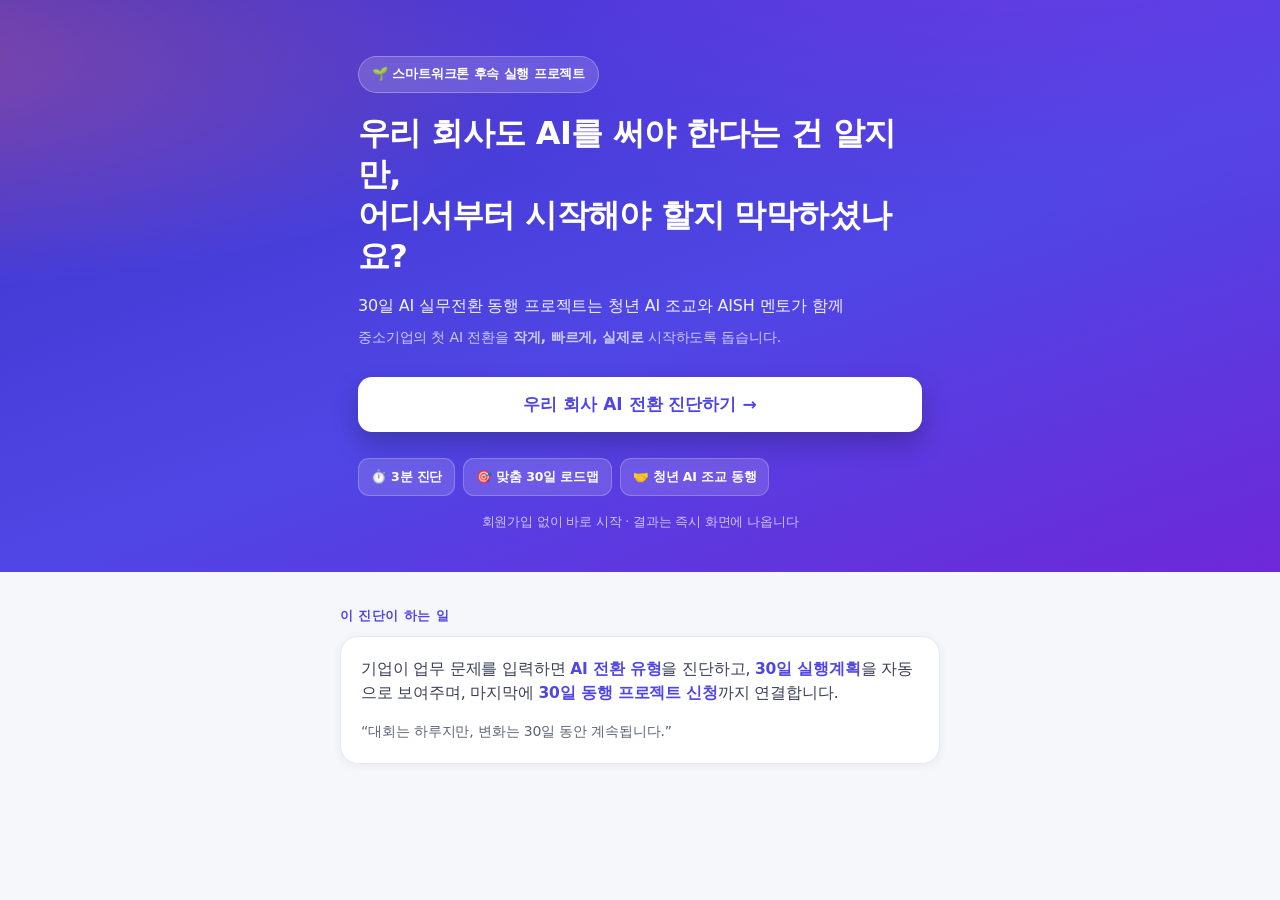
==== index_2.html @ e357376c "Increase font size for hero h1 in styles" ====
<!doctype html>
<html lang="ko">
<head>
<meta charset="utf-8" />
<meta name="viewport" content="width=device-width, initial-scale=1, viewport-fit=cover" />
<title>AI 실무전환 30일 동행 진단</title>
<meta name="description" content="3분 진단으로 우리 회사 AI 전환 유형을 확인하고, 맞춤 30일 실행 로드맵을 받아보세요. 청년 AI 조교와 함께하는 스마트워크톤 후속 실행 프로젝트." />
<meta property="og:title" content="AI 실무전환 30일 동행 진단" />
<meta property="og:description" content="우리 회사도 AI를 써야 한다는 건 알지만 어디서부터 시작해야 할지 막막하셨나요? 3분 진단 → 맞춤 30일 로드맵." />
<style>
  :root{
    --bg:#0b1020;
    --ink:#151a2d;
    --muted:#5b6478;
    --line:#e7e9f2;
    --card:#ffffff;
    --paper:#f6f7fb;
    --brand:#4f46e5;
    --brand-2:#7c3aed;
    --brand-soft:#eef0ff;
    --coral:#ff6b5e;
    --ok:#10b981;
    --shadow:0 10px 30px rgba(29,26,74,.10);
    --shadow-sm:0 2px 10px rgba(29,26,74,.06);
    --r:18px;
    --maxw:600px;
  }
  *{box-sizing:border-box}
  html,body{margin:0;padding:0}
  body{
    font-family:'Pretendard','Pretendard Variable',-apple-system,BlinkMacSystemFont,'Apple SD Gothic Neo','Malgun Gothic','맑은 고딕',system-ui,sans-serif;
    color:var(--ink);
    background:var(--paper);
    -webkit-font-smoothing:antialiased;
    line-height:1.6;
    letter-spacing:-.01em;
  }
  .wrap{max-width:var(--maxw);margin:0 auto;padding:0 18px;}
  .screen{display:none;animation:fade .45s ease;}
  .screen.active{display:block;}
  @keyframes fade{from{opacity:0;transform:translateY(8px)}to{opacity:1;transform:none}}
  h1,h2,h3{line-height:1.28;letter-spacing:-.02em;margin:0}
  p{margin:0}
  button{font-family:inherit;cursor:pointer;border:none;}
  .btn{
    display:inline-flex;align-items:center;justify-content:center;gap:8px;
    width:100%;padding:16px 20px;border-radius:14px;font-size:17px;font-weight:700;
    background:linear-gradient(135deg,var(--brand),var(--brand-2));color:#fff;
    box-shadow:0 8px 20px rgba(79,70,229,.28);transition:transform .12s ease, box-shadow .12s ease;
  }
  .btn:active{transform:translateY(1px) scale(.995)}
  .btn.secondary{background:#fff;color:var(--brand);box-shadow:var(--shadow-sm);border:1.5px solid var(--line);}
  .btn.ghost{background:transparent;color:var(--muted);box-shadow:none;font-weight:600;padding:12px;}
  .btn.small{width:auto;padding:11px 16px;font-size:14px;border-radius:11px;}

  /* ===== HERO ===== */
  .hero{
    background:
      radial-gradient(120% 90% at 80% -10%, rgba(124,58,237,.55), transparent 55%),
      radial-gradient(120% 90% at -10% 10%, rgba(255,107,94,.35), transparent 45%),
      linear-gradient(160deg,#3b32c9,#4f46e5 55%,#6d28d9);
    color:#fff;padding:56px 0 40px;position:relative;overflow:hidden;
  }
  .hero .wrap{position:relative;z-index:1}
  .badge{display:inline-flex;align-items:center;gap:7px;font-size:13px;font-weight:700;
    background:rgba(255,255,255,.16);border:1px solid rgba(255,255,255,.28);
    padding:7px 13px;border-radius:999px;backdrop-filter:blur(4px);margin-bottom:20px}
  .hero h1{font-size:28px;font-weight:800;margin-bottom:16px}
  .hero .lead{font-size:16px;color:rgba(255,255,255,.92);margin-bottom:8px}
  .hero .sub{font-size:14px;color:rgba(255,255,255,.72);margin-bottom:28px}
  .hero .btn{background:#fff;color:var(--brand);box-shadow:0 12px 26px rgba(0,0,0,.22)}
  .hero .metaline{margin-top:16px;font-size:12.5px;color:rgba(255,255,255,.7);text-align:center}
  .trust{display:flex;gap:8px;flex-wrap:wrap;margin-top:26px}
  .chip{font-size:12.5px;font-weight:600;background:rgba(255,255,255,.14);
    border:1px solid rgba(255,255,255,.22);color:#fff;padding:8px 12px;border-radius:11px}

  .section{padding:34px 0}
  .kicker{font-size:12.5px;font-weight:800;letter-spacing:.04em;color:var(--brand);text-transform:uppercase;margin-bottom:10px}
  .card{background:var(--card);border:1px solid var(--line);border-radius:var(--r);padding:20px;box-shadow:var(--shadow-sm)}

  /* ===== QUIZ ===== */
  .qtop{padding:22px 0 6px;position:sticky;top:0;background:var(--paper);z-index:5}
  .progress{height:8px;background:#e9ebf5;border-radius:99px;overflow:hidden}
  .progress > i{display:block;height:100%;width:0;border-radius:99px;
    background:linear-gradient(90deg,var(--brand),var(--brand-2));transition:width .35s ease}
  .qmeta{display:flex;justify-content:space-between;align-items:center;margin-top:10px;font-size:13px;color:var(--muted);font-weight:600}
  .qwrap{padding:14px 0 40px}
  .qnum{font-size:13px;font-weight:800;color:var(--brand);margin-bottom:8px}
  .qtitle{font-size:23px;font-weight:800;margin-bottom:20px}
  .opt{
    display:flex;align-items:center;gap:13px;width:100%;text-align:left;
    background:#fff;border:1.5px solid var(--line);border-radius:14px;padding:16px 16px;
    font-size:16px;font-weight:600;color:var(--ink);margin-bottom:11px;transition:all .14s ease;box-shadow:var(--shadow-sm)
  }
  .opt:hover{border-color:#c9ccde}
  .opt.sel{border-color:var(--brand);background:var(--brand-soft);box-shadow:0 6px 16px rgba(79,70,229,.16)}
  .opt .dot{flex:0 0 22px;width:22px;height:22px;border-radius:99px;border:2px solid #cfd3e6;display:grid;place-items:center;transition:all .14s}
  .opt.sel .dot{border-color:var(--brand);background:var(--brand)}
  .opt.sel .dot::after{content:"";width:9px;height:9px;border-radius:99px;background:#fff}
  .qnav{display:flex;gap:10px;margin-top:6px}
  .qnav .btn{margin-top:0}

  /* ===== RESULT ===== */
  .resulthero{background:linear-gradient(160deg,#3b32c9,#5b21b6);color:#fff;border-radius:var(--r);padding:26px 22px;box-shadow:var(--shadow);position:relative;overflow:hidden}
  .resulthero::after{content:"";position:absolute;right:-40px;top:-40px;width:180px;height:180px;border-radius:99px;background:radial-gradient(circle,rgba(255,107,94,.5),transparent 70%)}
  .resulthero .emoji{font-size:42px;line-height:1}
  .resulthero .tname{font-size:26px;font-weight:800;margin:12px 0 6px}
  .resulthero .ttag{font-size:14px;color:rgba(255,255,255,.85)}
  .resulthero .rel{position:relative;z-index:1}
  .desc{font-size:15.5px;color:#3a4157;margin-top:18px}
  .desc strong{color:var(--brand)}
  .note{display:flex;gap:10px;align-items:flex-start;background:#fff7ed;border:1px solid #fed7aa;color:#9a3412;
    border-radius:12px;padding:13px 14px;font-size:13.5px;font-weight:600;margin-top:16px}

  h2.sec{font-size:22px;font-weight:800;margin:38px 0 6px}
  .secsub{font-size:14px;color:var(--muted);margin-bottom:18px}

  /* roadmap */
  .road{position:relative;padding-left:6px}
  .wk{display:grid;grid-template-columns:64px 1fr;gap:14px;margin-bottom:14px}
  .wk .num{position:relative}
  .wk .num .n{width:52px;height:52px;border-radius:14px;display:grid;place-items:center;
    background:var(--brand-soft);color:var(--brand);font-weight:800;font-size:13px;line-height:1.15;text-align:center}
  .wk:not(:last-child) .num::after{content:"";position:absolute;left:26px;top:56px;bottom:-14px;width:2px;background:var(--line)}
  .wk .body{background:#fff;border:1px solid var(--line);border-radius:14px;padding:15px 16px;box-shadow:var(--shadow-sm)}
  .wk .ph{font-size:12.5px;font-weight:800;color:var(--brand-2);margin-bottom:4px}
  .wk .do{font-size:15px;font-weight:600;color:var(--ink)}
  .wk .out{display:inline-flex;align-items:center;gap:6px;margin-top:10px;font-size:12.5px;font-weight:700;
    background:#ecfdf5;color:#047857;border:1px solid #a7f3d0;border-radius:9px;padding:6px 10px}

  /* companions */
  .roles{display:grid;gap:11px}
  .role{display:flex;gap:13px;align-items:flex-start;background:#fff;border:1px solid var(--line);border-radius:13px;padding:14px 15px;box-shadow:var(--shadow-sm)}
  .role .ic{flex:0 0 40px;width:40px;height:40px;border-radius:11px;display:grid;place-items:center;font-size:20px;background:var(--brand-soft)}
  .role b{font-size:15px}
  .role span{display:block;font-size:13.5px;color:var(--muted);margin-top:2px}

  /* form */
  .field{margin-bottom:15px}
  .field label{display:block;font-size:13.5px;font-weight:700;margin-bottom:7px;color:#3a4157}
  .field label .req{color:var(--coral)}
  .field input,.field textarea,.field select{
    width:100%;padding:13px 14px;border:1.5px solid var(--line);border-radius:12px;font-size:15px;
    font-family:inherit;color:var(--ink);background:#fff;transition:border .14s}
  .field textarea{min-height:74px;resize:vertical}
  .field input:focus,.field textarea:focus,.field select:focus{outline:none;border-color:var(--brand);box-shadow:0 0 0 3px var(--brand-soft)}
  .seg{display:flex;gap:8px}
  .seg button{flex:1;padding:12px;border-radius:11px;border:1.5px solid var(--line);background:#fff;font-weight:700;font-size:14px;color:var(--muted)}
  .seg button.on{border-color:var(--brand);background:var(--brand-soft);color:var(--brand)}

  /* summary */
  .summary{white-space:pre-wrap;font-size:13px;line-height:1.7;background:#0f1424;color:#e6e8f2;
    border-radius:14px;padding:16px;max-height:340px;overflow:auto;font-family:ui-monospace,'SFMono-Regular',Menlo,Consolas,monospace}
  .actions{display:grid;grid-template-columns:1fr 1fr;gap:10px;margin-top:14px}
  .actions .btn{margin-top:0}
  .toast{position:fixed;left:50%;bottom:28px;transform:translateX(-50%) translateY(20px);
    background:#151a2d;color:#fff;padding:13px 20px;border-radius:12px;font-size:14px;font-weight:600;
    box-shadow:var(--shadow);opacity:0;pointer-events:none;transition:all .3s;z-index:50}
  .toast.show{opacity:1;transform:translateX(-50%) translateY(0)}

  .footer{padding:30px 0 46px;text-align:center;color:var(--muted);font-size:12.5px}
  .footer .brandline{font-weight:800;color:var(--ink);font-size:14px;margin-bottom:4px}
  .divider{height:1px;background:var(--line);margin:30px 0}
  .backhint{text-align:center;margin-top:6px}

  @media (min-width:560px){ .hero h1{font-size:32px} .qtitle{font-size:26px} }
</style>
</head>
<body>

<!-- ============ 1. INTRO ============ -->
<section id="intro" class="screen active">
  <div class="hero">
    <div class="wrap">
      <span class="badge">🌱 스마트워크톤 후속 실행 프로젝트</span>
      <h1>우리 회사도 AI를 써야 한다는 건 알지만,<br/>어디서부터 시작해야 할지 막막하셨나요?</h1>
      <p class="lead">30일 AI 실무전환 동행 프로젝트는 청년 AI 조교와 AISH 멘토가 함께</p>
      <p class="sub">중소기업의 첫 AI 전환을 <b>작게, 빠르게, 실제로</b> 시작하도록 돕습니다.</p>
      <button class="btn" onclick="start()">우리 회사 AI 전환 진단하기 →</button>
      <div class="trust">
        <span class="chip">⏱️ 3분 진단</span>
        <span class="chip">🎯 맞춤 30일 로드맵</span>
        <span class="chip">🤝 청년 AI 조교 동행</span>
      </div>
      <p class="metaline">회원가입 없이 바로 시작 · 결과는 즉시 화면에 나옵니다</p>
    </div>
  </div>
  <div class="wrap section">
    <div class="kicker">이 진단이 하는 일</div>
    <div class="card">
      <p style="font-size:15.5px;color:#3a4157">기업이 업무 문제를 입력하면 <b style="color:var(--brand)">AI 전환 유형</b>을 진단하고,
      <b style="color:var(--brand)">30일 실행계획</b>을 자동으로 보여주며, 마지막에 <b style="color:var(--brand)">30일 동행 프로젝트 신청</b>까지 연결합니다.</p>
      <p style="margin-top:14px;font-size:14px;color:var(--muted)">“대회는 하루지만, 변화는 30일 동안 계속됩니다.”</p>
    </div>
  </div>
</section>

<!-- ============ 2. QUIZ ============ -->
<section id="quiz" class="screen">
  <div class="qtop">
    <div class="wrap">
      <div class="progress"><i id="bar"></i></div>
      <div class="qmeta"><span id="qcount">1 / 6</span><span>AI 전환 3분 진단</span></div>
    </div>
  </div>
  <div class="wrap qwrap">
    <div id="qbox"></div>
    <div class="qnav">
      <button id="prevBtn" class="btn ghost" style="flex:0 0 96px" onclick="prevQ()">← 이전</button>
    </div>
  </div>
</section>

<!-- ============ 3~6. RESULT ============ -->
<section id="result" class="screen">
  <div class="wrap section">
    <div class="kicker">진단 결과</div>
    <div class="resulthero">
      <div class="rel">
        <div class="emoji" id="rEmoji">✨</div>
        <div class="tname" id="rName">마케팅 콘텐츠형</div>
        <div class="ttag" id="rTag"></div>
      </div>
    </div>
    <p class="desc" id="rDesc"></p>
    <div class="note" id="rNote"><span>💡</span><span></span></div>

    <!-- roadmap -->
    <h2 class="sec">우리 회사 맞춤 30일 실행 로드맵</h2>
    <p class="secsub" id="roadSub">정렬 → 제작 → 적용 → 증명. 4주 스프린트로 실제 업무를 바꿉니다.</p>
    <div class="road" id="roadBox"></div>

    <!-- companions -->
    <h2 class="sec">혼자가 아닙니다 — 청년 AI 조교 동행</h2>
    <p class="secsub">이 프로젝트는 중소기업만 돕지 않습니다. 청년 AI 조교에게는 실제 기업 문제를 해결하는 현장형 포트폴리오가 됩니다.</p>
    <div class="roles">
      <div class="role"><div class="ic">🏢</div><div><b>기업 담당자</b><span>실제 업무 문제 제공, 주 1회 이상 피드백</span></div></div>
      <div class="role"><div class="ic">🧑‍💻</div><div><b>청년 AI 조교</b><span>자료 정리, AI 도구 적용, 실행 보조 · 주차별 체크인 리드</span></div></div>
      <div class="role"><div class="ic">🎓</div><div><b>AISH 멘토</b><span>문제 재정의, 방향 설정, 품질 검토, 성과 정리</span></div></div>
    </div>

    <div class="divider"></div>

    <!-- apply -->
    <h2 class="sec" id="applyHead">30일 동행 프로젝트 신청하기</h2>
    <p class="secsub">아래 내용을 확인·보완하면, 진단 결과와 함께 신청 요약서가 만들어집니다.</p>
    <div class="card">
      <div class="field"><label>기업명 <span class="req">*</span></label><input id="f_company" placeholder="예: 라임프렌즈" /></div>
      <div class="field"><label>담당자명 <span class="req">*</span></label><input id="f_name" placeholder="예: 홍길동" /></div>
      <div class="field"><label>연락처 <span class="req">*</span></label><input id="f_contact" placeholder="휴대폰 또는 이메일" /></div>
      <div class="field"><label>업종</label><input id="f_industry" placeholder="예: 유통·이커머스" /></div>
      <div class="field"><label>해결하고 싶은 업무</label><textarea id="f_task" placeholder="가장 시간이 많이 드는, 바꾸고 싶은 업무 1가지"></textarea></div>
      <div class="field"><label>현재 가장 불편한 점</label><textarea id="f_pain" placeholder="지금 이 업무에서 가장 답답한 부분"></textarea></div>
      <div class="field"><label>30일 안에 기대하는 결과</label><textarea id="f_goal" placeholder="30일 뒤 이렇게 되면 좋겠다"></textarea></div>
      <div class="field"><label>청년 AI 조교와 함께 진행 가능한가요? <span class="req">*</span></label>
        <div class="seg" id="seg_join"><button data-v="예, 가능합니다">예, 가능합니다</button><button data-v="상의가 필요합니다">상의 필요</button></div></div>
      <div class="field"><label>결과가 좋으면 사례로 공개해도 될까요?</label>
        <div class="seg" id="seg_open"><button data-v="공개 가능">공개 가능</button><button data-v="비공개 희망">비공개 희망</button></div></div>
      <button class="btn" onclick="makeSummary()">신청 요약서 만들기 →</button>
    </div>

    <!-- summary output -->
    <div id="summaryWrap" style="display:none">
      <h2 class="sec">신청 요약서</h2>
      <p class="secsub">아래 요약을 복사하거나 내려받아, 카카오톡·이메일·구글폼 등으로 운영진에게 보내주세요.</p>
      <div class="summary" id="summaryText"></div>
      <div class="actions">
        <button class="btn small" style="width:100%" onclick="copySummary()">📋 복사하기</button>
        <button class="btn small secondary" style="width:100%" onclick="downloadSummary()">⬇️ 다운로드</button>
      </div>
      <div class="actions">
        <button class="btn small secondary" style="width:100%" onclick="mailSummary()">✉️ 이메일로 보내기</button>
        <button class="btn small secondary" style="width:100%" onclick="shareSummary()">🔗 공유</button>
      </div>
      <p class="secsub" style="text-align:center;margin-top:14px">보내주신 신청서는 심사(70점 이상 선정) 후 D+3 이내에 유선으로 연락드립니다.</p>
    </div>

    <div class="backhint">
      <button class="btn ghost" onclick="restart()">↺ 처음부터 다시 진단하기</button>
    </div>
  </div>

  <div class="footer">
    <div class="brandline">AI 실무전환 30일 동행 진단</div>
    청년 AI 조교와 함께 중소기업의 첫 AI 전환을 돕다<br/>
    · Smartwork 30 Sprint · AISH ·
  </div>
</section>

<div class="toast" id="toast"></div>

<script>
/* ================= DATA ================= */
const QUESTIONS = [
  { id:'task', q:'우리 회사에서 가장 시간이 많이 드는 업무는?', options:[
    {t:'문서 작성 (제안서·보고서·이메일)', s:{doc:3}},
    {t:'홍보 콘텐츠 제작 (블로그·SNS·상세페이지)', s:{marketing:3}},
    {t:'고객 문의 응대', s:{support:3}},
    {t:'회의록·보고서 정리', s:{doc:3}},
    {t:'교육·매뉴얼 자료 제작', s:{doc:2,process:1}},
    {t:'데이터 정리·집계', s:{process:3}},
  ]},
  { id:'how', q:'이 업무는 지금 어떻게 처리하나요?', options:[
    {t:'대표가 직접 한다', s:{process:1}, tag:'대표 시간이 새는 중'},
    {t:'직원이 반복적으로 한다', s:{process:1}, tag:'반복 부담이 큼'},
    {t:'외주를 맡긴다', s:{marketing:1}, tag:'외주 비용·소통 부담'},
    {t:'제대로 못 하고 있다', s:{}, tag:'손을 못 대고 있음'},
  ]},
  { id:'hours', q:'일주일에 이 업무에 쓰는 시간은?', options:[
    {t:'1~3시간', v:'주 1~3시간'},
    {t:'4~7시간', v:'주 4~7시간'},
    {t:'8~15시간', v:'주 8~15시간'},
    {t:'15시간 이상', v:'주 15시간 이상'},
  ]},
  { id:'exp', q:'AI를 사용해 본 경험은?', options:[
    {t:'거의 없다', lvl:0},
    {t:'ChatGPT 정도만 써봤다', lvl:1},
    {t:'업무에 조금 활용 중이다', lvl:2},
    {t:'자동화까지 해보고 싶다', lvl:3},
  ]},
  { id:'goal', q:'30일 안에 가장 얻고 싶은 결과는?', options:[
    {t:'반복업무 시간 절감', s:{process:1}},
    {t:'홍보 콘텐츠 자동화', s:{marketing:3}},
    {t:'고객 응대 개선', s:{support:3}},
    {t:'제안서·보고서 자동화', s:{doc:3}},
    {t:'직원 교육자료 제작', s:{doc:2}},
    {t:'업무 프로세스 정리', s:{process:3}},
  ]},
  { id:'industry', q:'업종을 알려주세요 (맞춤 안내에 사용돼요)', options:[
    {t:'제조·생산'},{t:'유통·판매·이커머스'},{t:'외식·매장·서비스'},
    {t:'교육·컨설팅'},{t:'IT·스타트업'},{t:'기타'},
  ]},
];

const TYPES = {
  doc:{ name:'문서 자동화형', emoji:'📄',
    tag:'보고서·제안서·회의록·이메일 초안 자동화',
    desc:'귀사는 <strong>문서 자동화형 AI 전환</strong>이 가장 적합합니다. 반복적으로 제안서·보고서·회의록·이메일 초안을 쓰는 데 시간이 많이 들고 있습니다. 30일 동안 문서 유형별 프롬프트 템플릿과 작성 흐름을 만들면, 초안 작성 시간을 크게 줄이고 담당자가 바뀌어도 같은 품질을 낼 수 있습니다.' },
  marketing:{ name:'마케팅 콘텐츠형', emoji:'✨',
    tag:'블로그·카드뉴스·상세페이지·SNS 콘텐츠 제작',
    desc:'귀사는 <strong>마케팅 콘텐츠형 AI 전환</strong>이 가장 적합합니다. 홍보 문구·블로그·SNS 콘텐츠를 반복 제작하는 데 시간이 많이 소요되고 있습니다. 30일 동안 AI 콘텐츠 템플릿과 발행 프로세스를 만들면, 제작 시간을 줄이고 직원 누구나 반복 사용할 수 있는 업무 흐름을 만들 수 있습니다.' },
  support:{ name:'고객응대 개선형', emoji:'💬',
    tag:'FAQ·상담 스크립트·챗봇 초안 제작',
    desc:'귀사는 <strong>고객응대 개선형 AI 전환</strong>이 가장 적합합니다. 비슷한 문의에 반복 응대하느라 시간과 일관성 관리가 어렵습니다. 30일 동안 FAQ·응대 스크립트·챗봇 초안을 만들면, 응대 시간을 줄이고 누가 응대해도 같은 품질을 유지할 수 있습니다.' },
  process:{ name:'업무 프로세스 정리형', emoji:'🔧',
    tag:'반복업무 매뉴얼화·체크리스트화·자동화 설계',
    desc:'귀사는 <strong>업무 프로세스 정리형 AI 전환</strong>이 가장 적합합니다. 반복 업무가 사람 머릿속에만 있어 시간이 새고 실수가 반복됩니다. 30일 동안 업무를 체크리스트·표준 절차(SOP)로 정리하고 AI 자동화 지점을 설계하면, 담당자가 바뀌어도 굴러가는 업무 흐름을 만들 수 있습니다.' },
};

const ROADMAPS = {
  doc:[
    {ph:'1주차 · 정렬', do:'자동화할 문서 1종 선정(제안서/보고서/회의록/이메일), 현재 작성 과정과 소요시간 기록, 표준 양식 분석', out:'문서 자동화 캔버스 1장'},
    {ph:'2주차 · 제작', do:'문서 유형별 프롬프트 템플릿 제작, 입력 → 초안 생성 흐름 설계, 실제 샘플 3건 생성', out:'문서 프롬프트 세트 + 샘플 3종'},
    {ph:'3주차 · 적용', do:'실제 업무 문서에 적용·수정, 담당자 혼자 쓸 수 있게 사용법 정리', out:'실사용 기록 + 작성 매뉴얼'},
    {ph:'4주차 · 증명', do:'Before/After 소요시간 비교, 반복 사용 프로세스 확정, 성과 정리', out:'문서 자동화 실행 매뉴얼 + 성과 리포트'},
  ],
  marketing:[
    {ph:'1주차 · 정렬', do:'핵심 채널 1개 선정(블로그/인스타/상세페이지), 톤·타깃·핵심 키워드 정리', out:'콘텐츠 전환 캔버스 1장'},
    {ph:'2주차 · 제작', do:'콘텐츠 유형별 프롬프트+템플릿 제작, 카드뉴스·블로그 샘플 3종, 발행 체크리스트', out:'콘텐츠 템플릿 세트 + 샘플 3종'},
    {ph:'3주차 · 적용', do:'실제 발행·반응 확인, 직원 누구나 쓰는 제작 흐름으로 정리', out:'실발행 기록 + 콘텐츠 제작 가이드'},
    {ph:'4주차 · 증명', do:'제작 시간·발행량 비교, 반복 가능한 콘텐츠 캘린더 확정', out:'콘텐츠 운영 매뉴얼 + 성과 리포트'},
  ],
  support:[
    {ph:'1주차 · 정렬', do:'자주 묻는 문의 유형 수집·분류, 응대 목표와 톤 정의', out:'고객응대 전환 캔버스 1장'},
    {ph:'2주차 · 제작', do:'FAQ 초안 작성, 상담 응대 스크립트, (선택) 챗봇 시나리오 초안', out:'FAQ 세트 + 응대 스크립트'},
    {ph:'3주차 · 적용', do:'실제 문의에 적용·문구 개선, 응대 시간·일관성 점검', out:'실응대 기록 + 개선된 스크립트'},
    {ph:'4주차 · 증명', do:'응대 시간·만족도 비교, 신규 직원도 쓰는 응대 매뉴얼 확정', out:'고객응대 매뉴얼 + 성과 리포트'},
  ],
  process:[
    {ph:'1주차 · 정렬', do:'반복 업무 1개 선정, 단계별 흐름과 소요시간 기록, 병목 파악', out:'프로세스 전환 캔버스 1장'},
    {ph:'2주차 · 제작', do:'단계별 체크리스트·템플릿화, AI 자동화 지점 설계', out:'업무 체크리스트 + 자동화 흐름 초안'},
    {ph:'3주차 · 적용', do:'실제 업무에 적용·병목 개선, 담당자가 바뀌어도 되는 수준으로 문서화', out:'실행 기록 + 표준 작업 절차서(SOP)'},
    {ph:'4주차 · 증명', do:'소요시간·오류 감소 비교, 반복 가능한 프로세스 확정', out:'업무 매뉴얼(SOP) + 성과 리포트'},
  ],
};

const EXP_NOTE = [
  'AI가 처음이어도 괜찮습니다. 청년 AI 조교가 손을 잡고 도구 세팅부터 함께 시작합니다.',
  'ChatGPT를 써보셨다면 절반은 왔습니다. 30일 동안 “업무에 붙는” 템플릿으로 발전시킵니다.',
  '이미 업무에 활용 중이시라면, 30일 동안 반복 가능한 프로세스로 정리해 팀 전체가 쓰게 만듭니다.',
  '자동화까지 원하신다면, 30일 안에 실제 자동화 흐름 초안까지 만들어봅니다.',
];

/* ================= STATE ================= */
let step = 0;
const answers = {};          // id -> option index
const N = QUESTIONS.length;

/* ================= FLOW ================= */
function show(id){
  document.querySelectorAll('.screen').forEach(s=>s.classList.remove('active'));
  document.getElementById(id).classList.add('active');
  window.scrollTo({top:0,behavior:'instant'in window?'instant':'auto'});
}
function start(){ step=0; show('quiz'); renderQ(); }

function renderQ(){
  const q = QUESTIONS[step];
  document.getElementById('bar').style.width = ((step)/N*100)+'%';
  document.getElementById('qcount').textContent = (step+1)+' / '+N;
  document.getElementById('prevBtn').style.visibility = step===0 ? 'hidden':'visible';
  let html = '<div class="qnum">Q'+(step+1)+'</div><div class="qtitle">'+q.q+'</div>';
  q.options.forEach((o,i)=>{
    const sel = answers[q.id]===i ? ' sel':'';
    html += '<button class="opt'+sel+'" onclick="pick('+i+')"><span class="dot"></span><span>'+o.t+'</span></button>';
  });
  document.getElementById('qbox').innerHTML = html;
}
function pick(i){
  const q = QUESTIONS[step];
  answers[q.id]=i;
  document.querySelectorAll('#qbox .opt').forEach((el,idx)=>el.classList.toggle('sel',idx===i));
  document.getElementById('bar').style.width = ((step+1)/N*100)+'%';
  setTimeout(()=>{
    if(step < N-1){ step++; renderQ(); }
    else { computeResult(); show('result'); }
  }, 240);
}
function prevQ(){ if(step>0){ step--; renderQ(); } }

/* ================= SCORING ================= */
function computeResult(){
  const score = {doc:0, marketing:0, support:0, process:0};
  QUESTIONS.forEach(q=>{
    const ai = answers[q.id];
    if(ai==null) return;
    const s = q.options[ai].s;
    if(s) for(const k in s) score[k]+=s[k];
  });
  // goal type gets tie-break priority
  const goalOpt = QUESTIONS.find(q=>q.id==='goal').options[answers['goal']];
  const goalType = goalOpt && goalOpt.s ? Object.keys(goalOpt.s)[0] : null;
  let best=null, bestV=-1;
  ['doc','marketing','support','process'].forEach(k=>{
    if(score[k]>bestV){best=k;bestV=score[k];}
  });
  if(goalType && score[goalType]===bestV) best=goalType;

  const t = TYPES[best];
  const industry = QUESTIONS[5].options[answers['industry']]?.t || '';
  const hours = QUESTIONS[2].options[answers['hours']]?.v || '';
  const exp = QUESTIONS[3].options[answers['exp']]?.lvl ?? 0;
  const howTag = QUESTIONS[1].options[answers['how']]?.tag || '';

  window.RESULT = {type:best, typeName:t.name, industry, hours, exp, howTag,
                   task:QUESTIONS[0].options[answers['task']]?.t || '',
                   goal:goalOpt?.t || ''};

  // render
  document.getElementById('rEmoji').textContent = t.emoji;
  document.getElementById('rName').textContent = t.name;
  document.getElementById('rTag').textContent = t.tag;
  let desc = t.desc;
  if(industry) desc = '<b style="color:#111">'+industry+'</b> 분야 · '+desc;
  document.getElementById('rDesc').innerHTML = desc;
  const noteText = (hours? '현재 '+hours+'을 이 업무에 쓰고 계시네요. ':'') + EXP_NOTE[exp];
  document.querySelector('#rNote span:last-child').textContent = noteText;

  // roadmap
  const rm = ROADMAPS[best];
  document.getElementById('roadBox').innerHTML = rm.map((w,i)=>(
    '<div class="wk"><div class="num"><div class="n">'+(i+1)+'주차</div></div>'+
    '<div class="body"><div class="ph">'+w.ph.split('·')[1].trim()+'</div>'+
    '<div class="do">'+w.do+'</div>'+
    '<div class="out">📦 산출물 · '+w.out+'</div></div></div>'
  )).join('');

  // prefill form
  if(industry && industry!=='기타') setVal('f_industry', industry);
}
function setVal(id,v){ const e=document.getElementById(id); if(e&&!e.value) e.value=v; }

/* ================= SEGMENTS ================= */
document.querySelectorAll('.seg').forEach(seg=>{
  seg.querySelectorAll('button').forEach(b=>{
    b.onclick=()=>{ seg.querySelectorAll('button').forEach(x=>x.classList.remove('on')); b.classList.add('on'); seg.dataset.val=b.dataset.v; };
  });
});

/* ================= SUMMARY ================= */
function makeSummary(){
  const g=id=>document.getElementById(id).value.trim();
  const company=g('f_company'), name=g('f_name'), contact=g('f_contact');
  if(!company||!name||!contact){ toast('기업명·담당자·연락처는 꼭 입력해주세요'); return; }
  const join=document.getElementById('seg_join').dataset.val||'';
  if(!join){ toast('청년 AI 조교 동행 가능 여부를 선택해주세요'); return; }
  const open=document.getElementById('seg_open').dataset.val||'(미선택)';
  const R=window.RESULT||{};
  const rm=ROADMAPS[R.type]||[];
  const line='─────────────────────────';
  const txt =
`■ 30일 AI 업무전환 실행권 신청 요약서
${line}
[진단 결과]  ${R.typeName||''}  ${TYPES[R.type]?.emoji||''}
· 업종         : ${R.industry||g('f_industry')||'-'}
· 핵심 업무     : ${R.task||'-'}
· 현재 소요시간 : ${R.hours||'-'}   (← 성과 측정 기준선)
· 30일 목표     : ${R.goal||'-'}

[신청 정보]
· 기업명       : ${company}
· 담당자       : ${name}
· 연락처       : ${contact}
· 해결할 업무   : ${g('f_task')||R.task||'-'}
· 불편한 점     : ${g('f_pain')||'-'}
· 기대 결과     : ${g('f_goal')||R.goal||'-'}
· 조교 동행     : ${join}
· 사례 공개     : ${open}

[제안 30일 로드맵 — ${R.typeName||''}]
${rm.map((w,i)=>`  ${i+1}주차 ${w.ph.split('·')[1].trim()} : ${w.do}\n         └ 산출물: ${w.out}`).join('\n')}
${line}
· 대회는 하루지만, 변화는 30일 동안 계속됩니다.
· 접수 후 심사(70점↑ 선정) → D+3 이내 유선 확인 → 최종 확정`;
  window.SUMMARY=txt;
  document.getElementById('summaryText').textContent=txt;
  document.getElementById('summaryWrap').style.display='block';
  document.getElementById('summaryWrap').scrollIntoView({behavior:'smooth'});
}
function copySummary(){
  const t=window.SUMMARY||'';
  (navigator.clipboard?navigator.clipboard.writeText(t):Promise.reject())
    .then(()=>toast('복사됐어요! 카카오톡·이메일에 붙여넣으세요'))
    .catch(()=>{ const ta=document.createElement('textarea');ta.value=t;document.body.appendChild(ta);ta.select();document.execCommand('copy');ta.remove();toast('복사됐어요!'); });
}
function downloadSummary(){
  const R=window.RESULT||{}; const fn=(document.getElementById('f_company').value.trim()||'신청')+'_30일AI전환_신청서.txt';
  const blob=new Blob([window.SUMMARY||''],{type:'text/plain;charset=utf-8'});
  const a=document.createElement('a');a.href=URL.createObjectURL(blob);a.download=fn;a.click();URL.revokeObjectURL(a.href);
  toast('신청서를 내려받았어요');
}
function mailSummary(){
  const subj=encodeURIComponent('[30일 AI 업무전환 실행권] '+(document.getElementById('f_company').value.trim()||'')+' 신청');
  const body=encodeURIComponent(window.SUMMARY||'');
  location.href='mailto:?subject='+subj+'&body='+body;
}
function shareSummary(){
  if(navigator.share){ navigator.share({title:'30일 AI 업무전환 실행권 신청', text:window.SUMMARY||''}).catch(()=>{}); }
  else copySummary();
}

function restart(){ step=0; for(const k in answers) delete answers[k];
  document.getElementById('summaryWrap').style.display='none';
  ['f_company','f_name','f_contact','f_industry','f_task','f_pain','f_goal'].forEach(id=>document.getElementById(id).value='');
  document.querySelectorAll('.seg button').forEach(b=>b.classList.remove('on'));
  document.querySelectorAll('.seg').forEach(s=>delete s.dataset.val);
  show('intro');
}

let toastT;
function toast(msg){ const el=document.getElementById('toast'); el.textContent=msg; el.classList.add('show');
  clearTimeout(toastT); toastT=setTimeout(()=>el.classList.remove('show'),2400); }
</script>
</body>
</html>
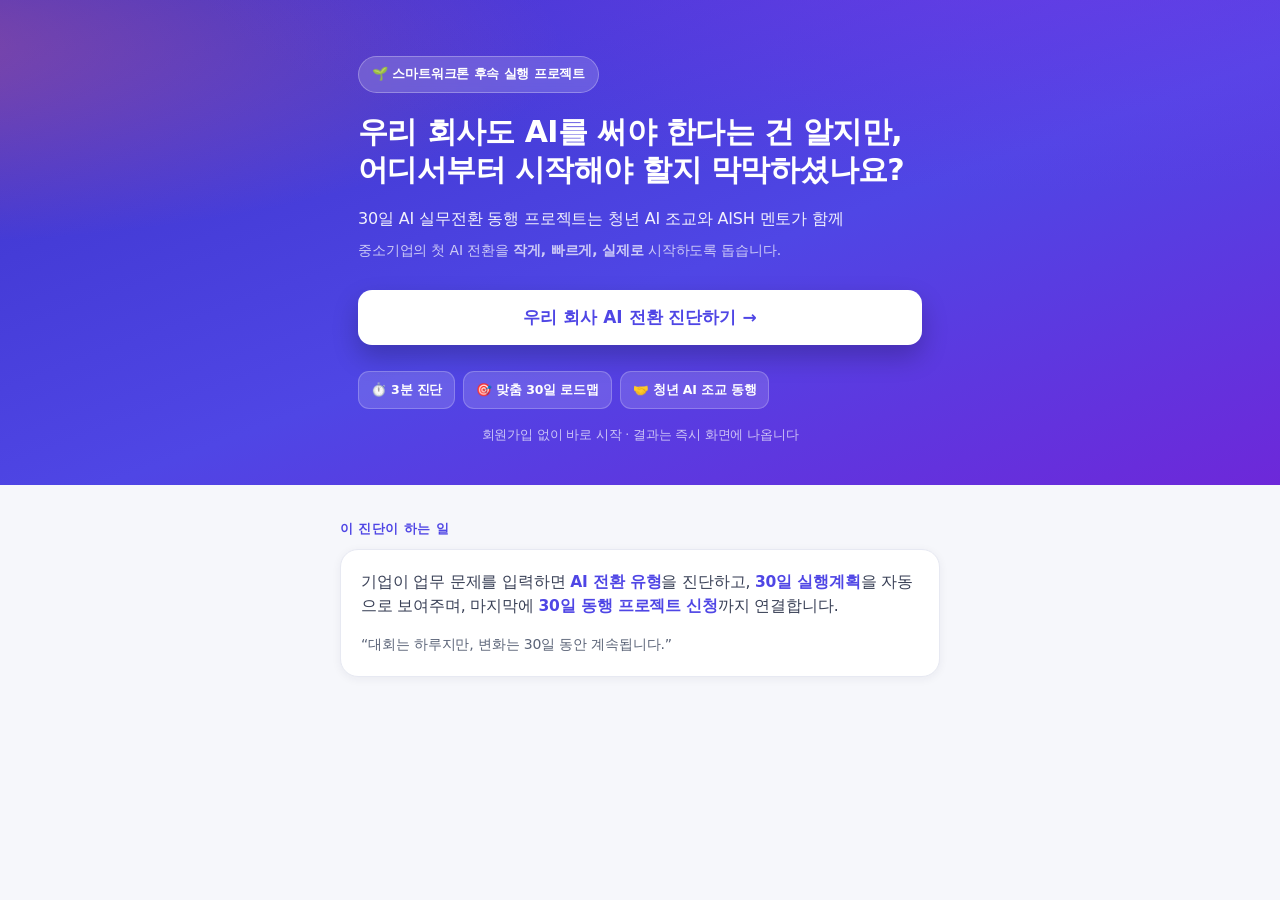
==== commit c519a56a: "Adjust hero h1 font size in CSS" ====
--- a/index_2.html
+++ b/index_2.html
@@ -65,7 +65,7 @@
   .badge{display:inline-flex;align-items:center;gap:7px;font-size:13px;font-weight:700;
     background:rgba(255,255,255,.16);border:1px solid rgba(255,255,255,.28);
     padding:7px 13px;border-radius:999px;backdrop-filter:blur(4px);margin-bottom:20px}
-  .hero h1{font-size:28px;font-weight:800;margin-bottom:16px}
+  .hero h1{font-size:26px;font-weight:800;margin-bottom:16px}
   .hero .lead{font-size:16px;color:rgba(255,255,255,.92);margin-bottom:8px}
   .hero .sub{font-size:14px;color:rgba(255,255,255,.72);margin-bottom:28px}
   .hero .btn{background:#fff;color:var(--brand);box-shadow:0 12px 26px rgba(0,0,0,.22)}
@@ -163,7 +163,7 @@
   .divider{height:1px;background:var(--line);margin:30px 0}
   .backhint{text-align:center;margin-top:6px}
 
-  @media (min-width:560px){ .hero h1{font-size:32px} .qtitle{font-size:26px} }
+  @media (min-width:560px){ .hero h1{font-size:30px} .qtitle{font-size:26px} }
 </style>
 </head>
 <body>
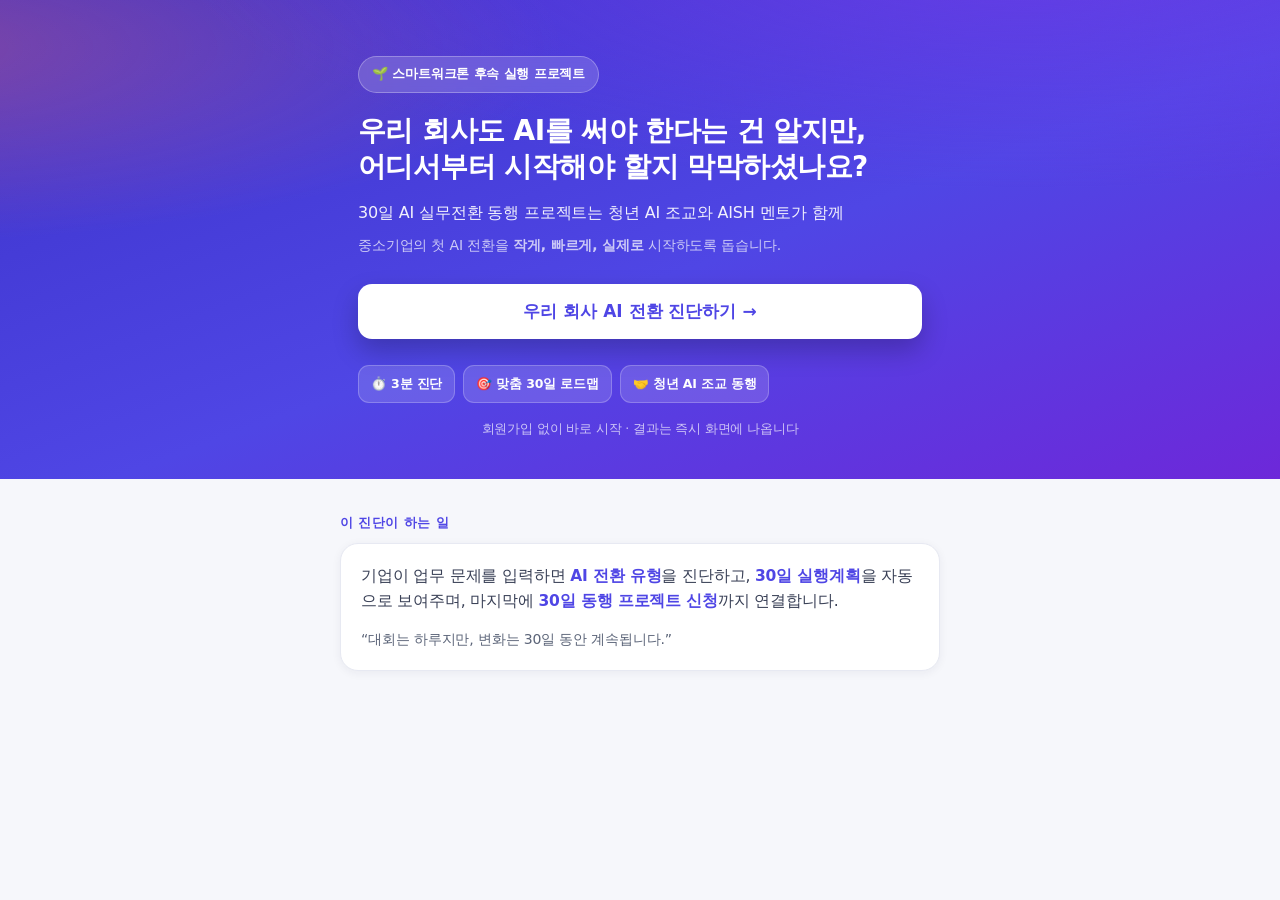
==== commit 10a34c25: "Adjust h1 font size in hero section" ====
--- a/index_2.html
+++ b/index_2.html
@@ -65,7 +65,7 @@
   .badge{display:inline-flex;align-items:center;gap:7px;font-size:13px;font-weight:700;
     background:rgba(255,255,255,.16);border:1px solid rgba(255,255,255,.28);
     padding:7px 13px;border-radius:999px;backdrop-filter:blur(4px);margin-bottom:20px}
-  .hero h1{font-size:26px;font-weight:800;margin-bottom:16px}
+  .hero h1{font-size:28px;font-weight:800;margin-bottom:16px}
   .hero .lead{font-size:16px;color:rgba(255,255,255,.92);margin-bottom:8px}
   .hero .sub{font-size:14px;color:rgba(255,255,255,.72);margin-bottom:28px}
   .hero .btn{background:#fff;color:var(--brand);box-shadow:0 12px 26px rgba(0,0,0,.22)}
@@ -163,7 +163,7 @@
   .divider{height:1px;background:var(--line);margin:30px 0}
   .backhint{text-align:center;margin-top:6px}
 
-  @media (min-width:560px){ .hero h1{font-size:30px} .qtitle{font-size:26px} }
+  @media (min-width:560px){ .hero h1{font-size:28px} .qtitle{font-size:26px} }
 </style>
 </head>
 <body>
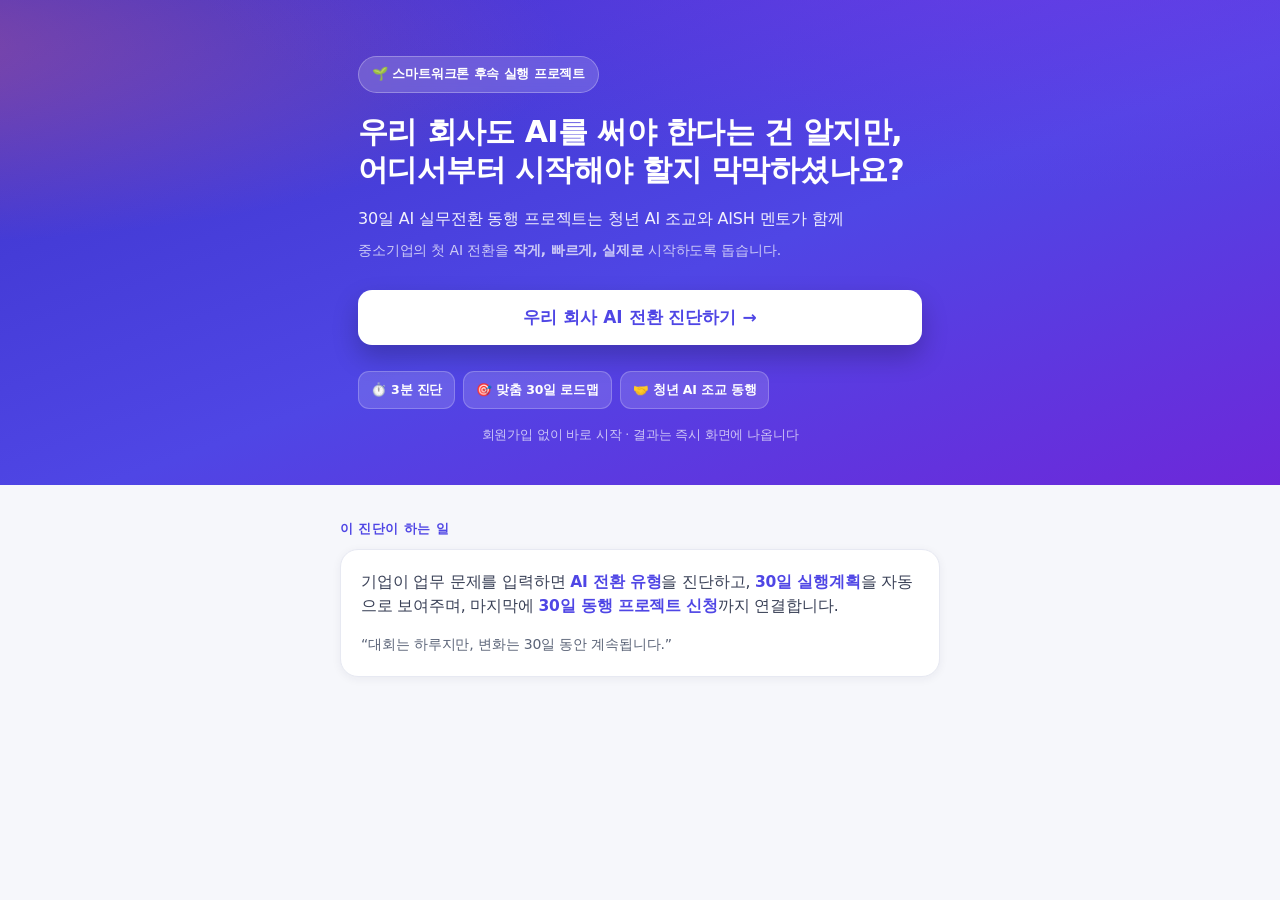
==== commit a3d11cbc: "Increase h1 font size in hero section" ====
--- a/index_2.html
+++ b/index_2.html
@@ -65,7 +65,7 @@
   .badge{display:inline-flex;align-items:center;gap:7px;font-size:13px;font-weight:700;
     background:rgba(255,255,255,.16);border:1px solid rgba(255,255,255,.28);
     padding:7px 13px;border-radius:999px;backdrop-filter:blur(4px);margin-bottom:20px}
-  .hero h1{font-size:28px;font-weight:800;margin-bottom:16px}
+  .hero h1{font-size:30px;font-weight:800;margin-bottom:16px}
   .hero .lead{font-size:16px;color:rgba(255,255,255,.92);margin-bottom:8px}
   .hero .sub{font-size:14px;color:rgba(255,255,255,.72);margin-bottom:28px}
   .hero .btn{background:#fff;color:var(--brand);box-shadow:0 12px 26px rgba(0,0,0,.22)}
@@ -163,7 +163,7 @@
   .divider{height:1px;background:var(--line);margin:30px 0}
   .backhint{text-align:center;margin-top:6px}
 
-  @media (min-width:560px){ .hero h1{font-size:28px} .qtitle{font-size:26px} }
+  @media (min-width:560px){ .hero h1{font-size:30px} .qtitle{font-size:26px} }
 </style>
 </head>
 <body>
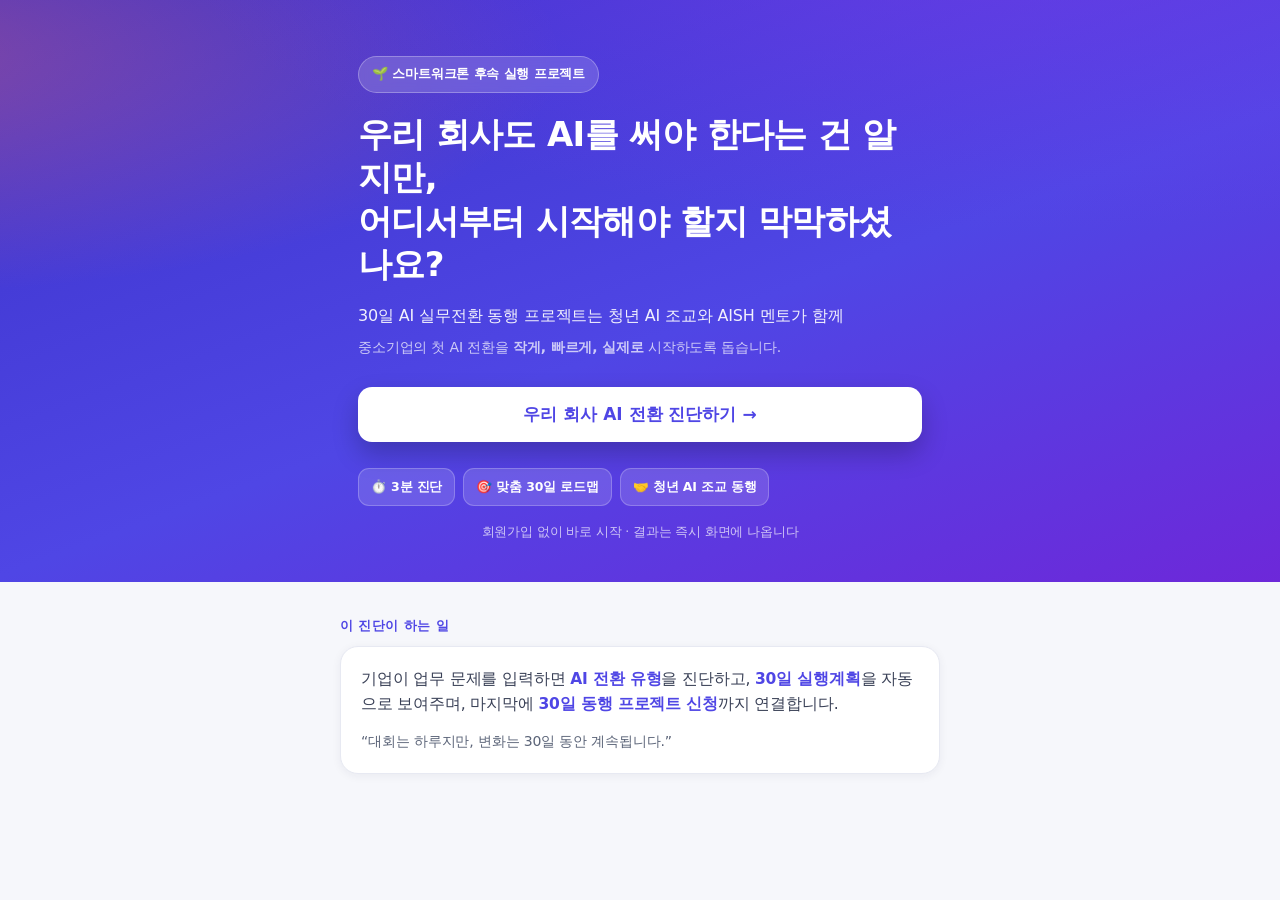
==== commit 9b974f87: "apply added" ====
--- a/index_2.html
+++ b/index_2.html
@@ -163,7 +163,7 @@
   .divider{height:1px;background:var(--line);margin:30px 0}
   .backhint{text-align:center;margin-top:6px}
 
-  @media (min-width:560px){ .hero h1{font-size:30px} .qtitle{font-size:26px} }
+  @media (min-width:560px){ .hero h1{font-size:34px} .qtitle{font-size:26px} }
 </style>
 </head>
 <body>
@@ -262,15 +262,14 @@
     <!-- summary output -->
     <div id="summaryWrap" style="display:none">
       <h2 class="sec">신청 요약서</h2>
-      <p class="secsub">아래 요약을 복사하거나 내려받아, 카카오톡·이메일·구글폼 등으로 운영진에게 보내주세요.</p>
+      <p class="secsub">아래 내용을 확인한 후 신청하기를 누르면 운영진에게 바로 접수됩니다.</p>
       <div class="summary" id="summaryText"></div>
       <div class="actions">
         <button class="btn small" style="width:100%" onclick="copySummary()">📋 복사하기</button>
         <button class="btn small secondary" style="width:100%" onclick="downloadSummary()">⬇️ 다운로드</button>
       </div>
       <div class="actions">
-        <button class="btn small secondary" style="width:100%" onclick="mailSummary()">✉️ 이메일로 보내기</button>
-        <button class="btn small secondary" style="width:100%" onclick="shareSummary()">🔗 공유</button>
+        <button class="btn small" id="submitApplicationBtn" style="width:100%;grid-column:1/-1" onclick="submitApplication()">신청하기</button>
       </div>
       <p class="secsub" style="text-align:center;margin-top:14px">보내주신 신청서는 심사(70점 이상 선정) 후 D+3 이내에 유선으로 연락드립니다.</p>
     </div>
@@ -529,18 +528,53 @@
   const a=document.createElement('a');a.href=URL.createObjectURL(blob);a.download=fn;a.click();URL.revokeObjectURL(a.href);
   toast('신청서를 내려받았어요');
 }
-function mailSummary(){
-  const subj=encodeURIComponent('[30일 AI 업무전환 실행권] '+(document.getElementById('f_company').value.trim()||'')+' 신청');
-  const body=encodeURIComponent(window.SUMMARY||'');
-  location.href='mailto:?subject='+subj+'&body='+body;
-}
-function shareSummary(){
-  if(navigator.share){ navigator.share({title:'30일 AI 업무전환 실행권 신청', text:window.SUMMARY||''}).catch(()=>{}); }
-  else copySummary();
-}
-
+async function submitApplication(){
+  const endpoint='https://script.google.com/macros/s/AKfycbzapEh0E1_fyhTGsPWSYmUWnSdlYpfB7Gt78K7zVCjzlPoo7kRZnRdNvwkREYxKTjoiUw/exec';
+  const button=document.getElementById('submitApplicationBtn');
+  const value=id=>document.getElementById(id).value.trim();
+
+  if(!window.SUMMARY){ toast('먼저 신청 요약서를 만들어주세요'); return; }
+  if(button.disabled) return;
+
+  const R=window.RESULT||{};
+  const payload={
+    company:value('f_company'),
+    name:value('f_name'),
+    contact:value('f_contact'),
+    industry:value('f_industry')||R.industry||'',
+    task:value('f_task')||R.task||'',
+    pain:value('f_pain'),
+    goal:value('f_goal')||R.goal||'',
+    join:document.getElementById('seg_join').dataset.val||'',
+    open:document.getElementById('seg_open').dataset.val||'',
+    resultType:R.typeName||R.type||'',
+    summary:window.SUMMARY
+  };
+
+  button.disabled=true;
+  button.textContent='신청 중...';
+
+  try{
+    await fetch(endpoint,{
+      method:'POST',
+      mode:'no-cors',
+      headers:{'Content-Type':'text/plain;charset=utf-8'},
+      body:JSON.stringify(payload)
+    });
+    button.textContent='신청 완료';
+    toast('신청이 접수되었습니다');
+  }catch(error){
+    button.disabled=false;
+    button.textContent='다시 신청하기';
+    toast('신청 중 오류가 발생했습니다. 다시 시도해주세요');
+  }
+}
 function restart(){ step=0; for(const k in answers) delete answers[k];
   document.getElementById('summaryWrap').style.display='none';
+  const submitButton=document.getElementById('submitApplicationBtn');
+  submitButton.disabled=false;
+  submitButton.textContent='신청하기';
+  window.SUMMARY='';
   ['f_company','f_name','f_contact','f_industry','f_task','f_pain','f_goal'].forEach(id=>document.getElementById(id).value='');
   document.querySelectorAll('.seg button').forEach(b=>b.classList.remove('on'));
   document.querySelectorAll('.seg').forEach(s=>delete s.dataset.val);
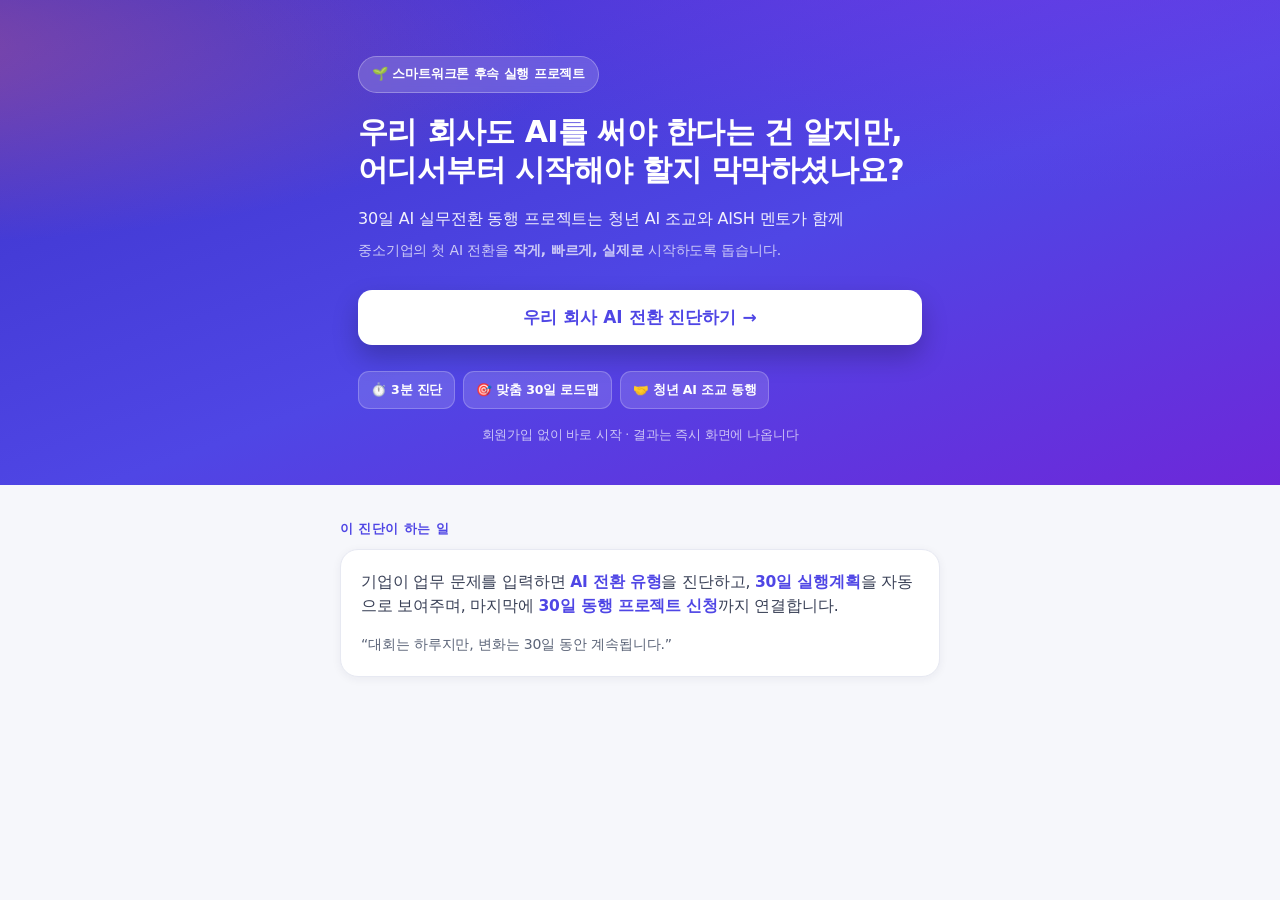
==== commit 3da0ab15: "Adjust font size for hero heading in media query" ====
--- a/index_2.html
+++ b/index_2.html
@@ -163,7 +163,7 @@
   .divider{height:1px;background:var(--line);margin:30px 0}
   .backhint{text-align:center;margin-top:6px}
 
-  @media (min-width:560px){ .hero h1{font-size:34px} .qtitle{font-size:26px} }
+  @media (min-width:560px){ .hero h1{font-size:30px} .qtitle{font-size:26px} }
 </style>
 </head>
 <body>
